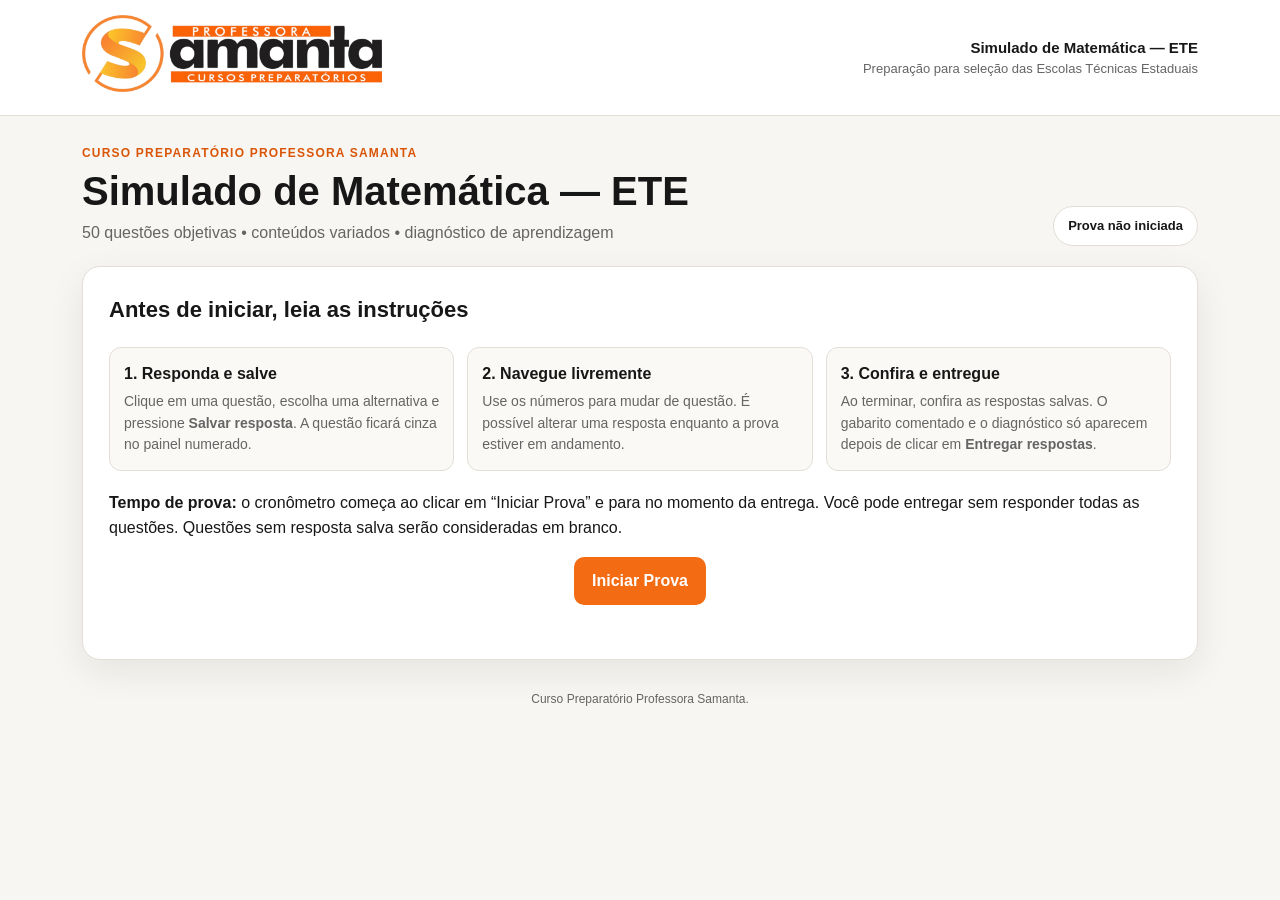
==== index.html @ d590edfe "Add files via upload" ====
<!doctype html>
<html lang="pt-BR"><head><meta charset="utf-8"><meta name="viewport" content="width=device-width, initial-scale=1"><meta name="theme-color" content="#f36b12"><title>Instruções | Simulado de Matemática ETE — Professora Samanta</title><link rel="stylesheet" href="css/styles.css"></head><body>
<header class="topbar"><div class="top-inner"><a href="index.html" aria-label="Página inicial do simulado"><img class="logo" src="assets/logo-professora-samanta.png" alt="Curso Preparatório Professora Samanta"></a><div class="brand-note"><strong>Simulado de Matemática — ETE</strong>Preparação para seleção das Escolas Técnicas Estaduais</div></div></header><main class="wrap"><section class="hero"><div><div class="eyebrow">Curso Preparatório Professora Samanta</div><h1>Simulado de Matemática — ETE</h1><p>50 questões objetivas • conteúdos variados • diagnóstico de aprendizagem</p></div><div class="status-pill" id="examStatus">Prova não iniciada</div></section>
<section class="panel instructions" id="instructions"><h2>Antes de iniciar, leia as instruções</h2>
<div class="instruction-grid">
<div class="instruction-card"><b>1. Responda e salve</b><p>Clique em uma questão, escolha uma alternativa e pressione <strong>Salvar resposta</strong>. A questão ficará cinza no painel numerado.</p></div>
<div class="instruction-card"><b>2. Navegue livremente</b><p>Use os números para mudar de questão. É possível alterar uma resposta enquanto a prova estiver em andamento.</p></div>
<div class="instruction-card"><b>3. Confira e entregue</b><p>Ao terminar, confira as respostas salvas. O gabarito comentado e o diagnóstico só aparecem depois de clicar em <strong>Entregar respostas</strong>.</p></div>
</div>
<p><strong>Tempo de prova:</strong> o cronômetro começa ao clicar em “Iniciar Prova” e para no momento da entrega. Você pode entregar sem responder todas as questões. Questões sem resposta salva serão consideradas em branco.</p>
<div class="start-actions" style="justify-content:center; flex-direction:column; text-align:center;"><button class="btn btn-primary" id="startBtn">Iniciar Prova</button><span class="small-muted" id="startNote"></span></div>
<div class="page-actions"><button class="btn btn-outline hidden" id="resultsBtn">Ver resultado anterior</button><button class="btn btn-outline hidden" id="resetBtn">Reiniciar simulado</button></div>
</section>
<p class="footnote">Curso Preparatório Professora Samanta.</p>
</main><script src="js/shared.js"></script><script src="js/index.js"></script></body></html>
---- css/styles.css ----
:root{--orange:#f36b12;--orange-dark:#d95608;--ink:#171717;--muted:#656565;--bg:#f7f6f2;--paper:#fff;--line:#e3ded7;--soft:#fff1e6;--gray:#e8e8e8;--green:#18834a;--red:#ba3030;--shadow:0 12px 36px rgba(24,20,16,.08)}
*{box-sizing:border-box}body{margin:0;background:var(--bg);color:var(--ink);font-family:Arial,Helvetica,sans-serif;line-height:1.55}button{font:inherit;cursor:pointer}button:focus-visible,input:focus-visible{outline:3px solid #ffb06f;outline-offset:2px}.topbar{background:#fff;border-bottom:1px solid var(--line)}.top-inner{max-width:1160px;margin:auto;padding:15px 22px;display:flex;align-items:center;gap:20px}.logo{width:min(100%,300px);max-height:86px;object-fit:contain;object-position:left center}.brand-note{margin-left:auto;text-align:right;color:var(--muted);font-size:13px}.brand-note strong{display:block;color:var(--ink);font-size:15px}.wrap{max-width:1160px;margin:28px auto;padding:0 22px 60px}.hero{display:flex;gap:20px;align-items:flex-end;justify-content:space-between;margin-bottom:20px}.eyebrow{color:var(--orange-dark);font-weight:800;text-transform:uppercase;letter-spacing:.1em;font-size:12px}.hero h1{font-size:clamp(27px,4vw,40px);line-height:1.1;margin:7px 0}.hero p{margin:8px 0 0;color:var(--muted);max-width:680px}.status-pill{background:#fff;border:1px solid var(--line);padding:9px 14px;border-radius:999px;font-weight:700;font-size:13px;white-space:nowrap}.panel{background:var(--paper);border:1px solid var(--line);border-radius:18px;box-shadow:var(--shadow)}.instructions{padding:26px;margin-bottom:20px}.instructions h2,.panel h2{margin:0 0 8px;font-size:22px}.instruction-grid{display:grid;grid-template-columns:repeat(3,1fr);gap:13px;margin:20px 0}.instruction-card{background:#faf9f6;border:1px solid var(--line);border-radius:12px;padding:14px}.instruction-card b{display:block;margin-bottom:4px}.instruction-card p{color:var(--muted);font-size:14px;margin:0}.btn{border:0;border-radius:10px;padding:12px 18px;font-weight:800;transition:.15s}.btn-primary{background:var(--orange);color:#fff}.btn-primary:hover{background:var(--orange-dark)}.btn-secondary{background:#252525;color:#fff}.btn-outline{background:#fff;border:1px solid var(--line);color:var(--ink)}.btn:disabled{opacity:.45;cursor:not-allowed}.start-actions{display:flex;gap:10px;align-items:center;flex-wrap:wrap}.exam-layout{display:grid;grid-template-columns:minmax(0,1fr) 280px;gap:18px;align-items:start}.question-panel{padding:25px;min-height:550px}.question-head{display:flex;align-items:center;justify-content:space-between;gap:10px;margin-bottom:16px}.q-tag{font-size:12px;font-weight:800;color:#a94b0b;background:var(--soft);padding:6px 10px;border-radius:999px}.q-topic{font-size:13px;color:var(--muted)}.question-panel h2{font-size:21px;line-height:1.4;margin:0 0 17px}.visual-card{background:#fbfaf8;border:1px solid var(--line);padding:15px;border-radius:13px;margin:17px 0}.visual-title{font-size:12px;text-transform:uppercase;color:var(--muted);letter-spacing:.06em;font-weight:800;margin-bottom:10px}.visual-legend{display:flex;gap:14px;flex-wrap:wrap;color:var(--muted);font-size:12px;margin-top:8px}.fraction-bars{height:20px;background:#ece8e2;border-radius:8px;overflow:hidden;display:flex}.fraction-bars span:first-child{background:var(--orange)}.fraction-bars span:nth-child(2){background:#292929}.blocks{display:flex;gap:6px;flex-wrap:wrap}.blocks i{display:block;width:24px;height:24px;border-radius:5px}.blocks .orange{background:var(--orange)}.blocks .dark{background:#292929}.blocks .gold{background:#f4b342}.flow{display:flex;align-items:center;gap:9px;flex-wrap:wrap}.flow b{background:white;border:1px solid var(--line);padding:8px 10px;border-radius:8px}.flow i{font-style:normal;color:var(--orange);font-weight:800}.mini-table{display:grid;grid-template-columns:1fr 1fr;gap:6px}.mini-table div{background:#fff;border:1px solid var(--line);padding:8px;border-radius:7px;font-size:13px}.data-bars{height:94px;display:flex;gap:12px;align-items:flex-end;border-bottom:1px solid var(--line);padding:0 10px}.data-bars span{flex:1;max-width:50px;background:linear-gradient(180deg,#f5a14d,var(--orange));border-radius:6px 6px 0 0;position:relative}.data-bars span i{position:absolute;top:-20px;left:0;right:0;text-align:center;font-size:11px;font-style:normal;color:var(--muted)}.formula-strip{padding:12px;border-radius:9px;background:#fff;border:1px dashed #e7a16b;text-align:center;font-weight:700;color:#69310b;font-size:14px}.options{display:grid;gap:10px;margin:18px 0}.option{display:flex;gap:12px;align-items:flex-start;border:1px solid var(--line);border-radius:11px;padding:13px 14px;background:#fff;text-align:left;width:100%;color:var(--ink)}.option:hover{border-color:#f3a16b;background:#fffaf6}.option.selected{border:2px solid var(--orange);background:#fff6ef;padding:12px 13px}.letter{display:grid;place-items:center;min-width:27px;height:27px;background:#f0eee9;border-radius:50%;font-weight:800;font-size:13px}.selected .letter{background:var(--orange);color:#fff}.option-text{padding-top:2px}.save-row{display:flex;align-items:center;gap:12px;flex-wrap:wrap;border-top:1px solid var(--line);padding-top:17px}.save-note{font-size:13px;color:var(--muted)}.side{padding:18px;position:sticky;top:14px}.timer{background:#202020;color:white;padding:15px;border-radius:12px;display:flex;justify-content:space-between;align-items:center;margin-bottom:16px}.timer small{display:block;color:#cfcfcf;font-size:11px;text-transform:uppercase;letter-spacing:.07em}.timer strong{font-size:24px;font-variant-numeric:tabular-nums}.progress-line{height:8px;border-radius:9px;background:#eee;overflow:hidden;margin:10px 0}.progress-fill{height:100%;width:0;background:var(--orange);transition:width .2s}.progress-label{display:flex;justify-content:space-between;font-size:13px;color:var(--muted)}.nav-grid{display:grid;grid-template-columns:repeat(5,1fr);gap:7px;margin:14px 0}.nav-num{border:1px solid #dcd8d2;background:#fff;border-radius:8px;height:36px;font-size:13px;color:#333}.nav-num.current{border:2px solid var(--orange);color:#b84c08;font-weight:900;background:#fff5ec}.nav-num.answered{background:#dedede;color:#555;border-color:#d0d0d0}.nav-num.flagged{box-shadow:inset 0 -3px #f0a331}.legend{display:flex;gap:10px;flex-wrap:wrap;font-size:11px;color:var(--muted);margin:10px 0}.legend span{display:flex;gap:5px;align-items:center}.dot{width:10px;height:10px;border-radius:3px;background:#fff;border:1px solid #bbb}.dot.gray{background:#dedede}.dot.orange{background:#fff2e8;border:2px solid var(--orange)}.side-actions{display:grid;gap:8px;margin-top:15px}.review{padding:24px;margin:18px 0}.review-list{display:grid;gap:9px;margin-top:15px}.review-item{display:grid;grid-template-columns:45px 1fr auto;gap:10px;align-items:center;padding:10px 12px;border:1px solid var(--line);border-radius:10px}.review-item small{display:block;color:var(--muted)}.review-item strong{font-size:13px}.empty{color:var(--muted);padding:20px;background:#faf9f6;border-radius:10px}.results{display:block}.result-head{padding:25px;margin-bottom:18px}.score-row{display:grid;grid-template-columns:180px 1fr;gap:25px;align-items:center}.donut{width:158px;height:158px;border-radius:50%;display:grid;place-items:center;background:conic-gradient(var(--green) 0deg 0deg,#ddd 0deg 360deg);position:relative;margin:auto}.donut:after{content:"";position:absolute;inset:16px;border-radius:50%;background:#fff}.donut div{z-index:1;text-align:center}.donut strong{font-size:30px;display:block}.donut small{color:var(--muted)}.metric-row{display:flex;gap:10px;flex-wrap:wrap}.metric{background:#faf9f6;border:1px solid var(--line);padding:11px 14px;border-radius:10px;min-width:115px}.metric b{display:block;font-size:21px}.metric span{font-size:12px;color:var(--muted)}.analysis-grid{display:grid;grid-template-columns:1fr 1fr;gap:16px;margin:16px 0}.analysis-card{padding:20px}.topic-bars{display:grid;gap:11px;margin-top:13px}.topic-row{display:grid;grid-template-columns:150px 1fr 38px;gap:8px;align-items:center;font-size:13px}.topic-track{height:10px;background:#eee;border-radius:10px;overflow:hidden}.topic-track span{display:block;height:100%;background:var(--orange);border-radius:10px}.study-plan{padding:22px;margin:16px 0}.study-plan li{margin:8px 0}.answer-review{padding:22px;margin:14px 0}.answer-review.correct{border-left:5px solid var(--green)}.answer-review.incorrect{border-left:5px solid var(--red)}.answer-review h3{margin:0 0 7px;font-size:17px}.answer-meta{display:flex;gap:8px;flex-wrap:wrap;margin-bottom:8px}.answer-meta span{font-size:12px;background:#f2f0ec;padding:4px 8px;border-radius:20px;color:#555}.answer-review p{margin:8px 0}.solution{background:#faf9f6;border-radius:10px;padding:13px;margin-top:10px}.solution b{color:#a94b0b}.solution-nav{display:flex;justify-content:space-between;align-items:center;margin:15px 0}.hidden{display:none!important}.footnote{font-size:12px;color:var(--muted);text-align:center;margin:30px 0 0}.small-muted{font-size:13px;color:var(--muted)}.review-buttons{display:flex;gap:10px;flex-wrap:wrap;margin-top:17px}.summary-table{width:100%;border-collapse:collapse;font-size:13px;margin-top:12px}.summary-table th,.summary-table td{border-bottom:1px solid var(--line);padding:9px;text-align:left}.summary-table th{color:var(--muted);font-size:11px;text-transform:uppercase}
@media(max-width:850px){.exam-layout{grid-template-columns:1fr}.side{position:static;order:-1}.nav-grid{grid-template-columns:repeat(10,1fr)}.question-panel{min-height:0}.instruction-grid{grid-template-columns:1fr}.score-row{grid-template-columns:1fr}.analysis-grid{grid-template-columns:1fr}.hero{display:block}.status-pill{display:inline-block;margin-top:12px}.brand-note{display:none}.logo{width:250px}}
@media(max-width:480px){.wrap{padding:0 12px 40px;margin-top:18px}.top-inner{padding:10px 14px}.logo{width:210px}.instructions,.question-panel{padding:18px}.nav-grid{grid-template-columns:repeat(5,1fr)}.topic-row{grid-template-columns:112px 1fr 32px}.review-item{grid-template-columns:38px 1fr}.review-item .answer-status{grid-column:2}.question-panel h2{font-size:18px}.score-row{gap:12px}}
@media print{.topbar,.side,.start-actions,.review-buttons,.solution-nav{display:none!important}body{background:#fff}.wrap{max-width:none}.panel{box-shadow:none;break-inside:avoid}.results{display:block!important}}

.table-wrap{overflow-x:auto;margin:8px 0}.question-data-table{border-collapse:collapse;width:100%;min-width:260px;background:#fff;font-size:14px}.question-data-table th{background:#fff1e6;color:#7d3908;font-weight:800}.question-data-table th,.question-data-table td{border:1px solid #e5ded6;padding:9px 11px;text-align:left}.question-data-table tbody tr:nth-child(even){background:#faf8f5}.visual-card svg{display:block;margin:auto;max-width:100%}.visual-card .formula-strip{white-space:normal}.source-note{font-size:12px;color:#777;margin-top:5px}

.table-wrap{overflow-x:auto;margin:8px 0}.question-data-table{border-collapse:collapse;width:100%;min-width:260px;background:#fff;font-size:14px}.question-data-table th{background:#fff1e6;color:#7d3908;font-weight:800}.question-data-table th,.question-data-table td{border:1px solid #e5ded6;padding:9px 11px;text-align:left}.question-data-table tbody tr:nth-child(even){background:#faf8f5}.visual-card svg{display:block;margin:auto;max-width:100%}.visual-card .formula-strip{white-space:normal}.source-note{font-size:12px;color:#777;margin-top:5px}


/* Ajustes para a estrutura multipágina */
.page-actions{display:flex;gap:10px;flex-wrap:wrap;align-items:center;margin-top:18px}.page-link{color:var(--orange-dark);font-weight:800;text-decoration:none}.page-link:hover{text-decoration:underline}.no-attempt{padding:24px}.top-inner .brand-note{display:block}.top-inner .logo{width:min(100%,300px)}.hero .status-pill{display:inline-block}.question-panel .source-note{margin-top:12px}




/* Elementos visuais dentro do fluxo da questão: sem sobreposição com o enunciado. */
.question-panel{min-width:0;overflow:hidden}
.question-head{justify-content:flex-start}
.question-panel h2{display:block;position:relative;clear:both;max-width:100%;margin:0 0 18px;overflow-wrap:anywhere}
.question-visual{display:block;position:relative;clear:both;width:100%;max-width:100%;min-width:0;overflow:visible;margin:0 0 18px}
.question-visual>*{display:block;position:relative;clear:both;max-width:100%}
.visual-card{display:block;position:relative;clear:both;width:100%;max-width:100%;margin:18px 0;padding:14px;overflow:hidden}
.visual-card .visual-card{border:0;padding:0;margin:0;background:transparent;box-shadow:none;border-radius:0}
.visual-card svg{display:block;position:relative;width:100%;height:auto;max-width:100%;max-height:none;margin:0 auto;overflow:visible}
.visual-card-large{padding:12px 10px}
.visual-card-large svg{width:100%;height:auto;max-height:none}
.table-wrap{display:block;position:relative;clear:both;width:100%;max-width:100%;overflow-x:auto;overscroll-behavior-x:contain}
.question-data-table{width:100%;max-width:100%}
.flow{display:flex;align-items:center;gap:9px;flex-wrap:wrap;max-width:100%}
.topic-row{display:grid;grid-template-columns:minmax(150px,220px) minmax(70px,1fr) minmax(170px,max-content);gap:10px;align-items:center;font-size:13px}
.topic-stat{font-size:12px;font-weight:600;line-height:1.35;white-space:normal;text-align:right;color:var(--muted);max-width:230px}
@media(max-width:600px){
 .visual-card{padding:10px;margin:14px 0}
 .visual-card-large{padding:8px 4px}
 .visual-card svg{max-width:100%}
 .question-visual{overflow-x:hidden}
 .topic-row{grid-template-columns:minmax(105px,1fr) minmax(75px,1.2fr);gap:6px 9px}
 .topic-stat{grid-column:1/-1;text-align:left;max-width:none;margin-top:-4px}
}

/* Não reserva espaço quando a questão não contém imagem ou tabela. */
.question-visual:empty{display:none}
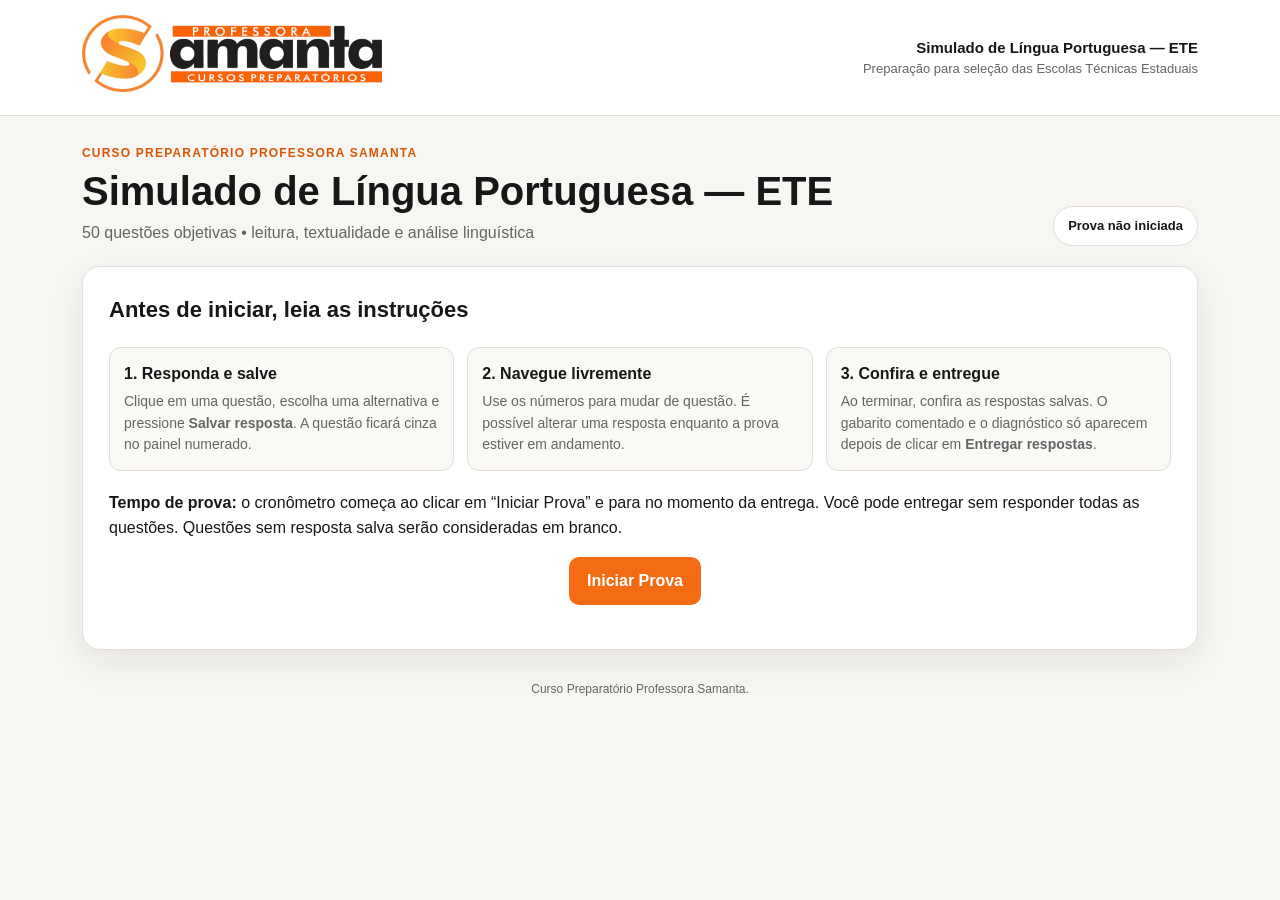
==== commit 4d2f22f7: "Add files via upload" ====
--- a/index.html
+++ b/index.html
@@ -1,6 +1,6 @@
 <!doctype html>
-<html lang="pt-BR"><head><meta charset="utf-8"><meta name="viewport" content="width=device-width, initial-scale=1"><meta name="theme-color" content="#f36b12"><title>Instruções | Simulado de Matemática ETE — Professora Samanta</title><link rel="stylesheet" href="css/styles.css"></head><body>
-<header class="topbar"><div class="top-inner"><a href="index.html" aria-label="Página inicial do simulado"><img class="logo" src="assets/logo-professora-samanta.png" alt="Curso Preparatório Professora Samanta"></a><div class="brand-note"><strong>Simulado de Matemática — ETE</strong>Preparação para seleção das Escolas Técnicas Estaduais</div></div></header><main class="wrap"><section class="hero"><div><div class="eyebrow">Curso Preparatório Professora Samanta</div><h1>Simulado de Matemática — ETE</h1><p>50 questões objetivas • conteúdos variados • diagnóstico de aprendizagem</p></div><div class="status-pill" id="examStatus">Prova não iniciada</div></section>
+<html lang="pt-BR"><head><meta charset="utf-8"><meta name="viewport" content="width=device-width, initial-scale=1"><meta name="theme-color" content="#f36b12"><title>Instruções | Simulado de Língua Portuguesa ETE — Professora Samanta</title><link rel="stylesheet" href="css/styles.css"></head><body>
+<header class="topbar"><div class="top-inner"><a href="index.html" aria-label="Página inicial do simulado"><img class="logo" src="assets/logo-professora-samanta.png" alt="Curso Preparatório Professora Samanta"></a><div class="brand-note"><strong>Simulado de Língua Portuguesa — ETE</strong>Preparação para seleção das Escolas Técnicas Estaduais</div></div></header><main class="wrap"><section class="hero"><div><div class="eyebrow">Curso Preparatório Professora Samanta</div><h1>Simulado de Língua Portuguesa — ETE</h1><p>50 questões objetivas • leitura, textualidade e análise linguística</p></div><div class="status-pill" id="examStatus">Prova não iniciada</div></section>
 <section class="panel instructions" id="instructions"><h2>Antes de iniciar, leia as instruções</h2>
 <div class="instruction-grid">
 <div class="instruction-card"><b>1. Responda e salve</b><p>Clique em uma questão, escolha uma alternativa e pressione <strong>Salvar resposta</strong>. A questão ficará cinza no painel numerado.</p></div>
@@ -8,7 +8,7 @@
 <div class="instruction-card"><b>3. Confira e entregue</b><p>Ao terminar, confira as respostas salvas. O gabarito comentado e o diagnóstico só aparecem depois de clicar em <strong>Entregar respostas</strong>.</p></div>
 </div>
 <p><strong>Tempo de prova:</strong> o cronômetro começa ao clicar em “Iniciar Prova” e para no momento da entrega. Você pode entregar sem responder todas as questões. Questões sem resposta salva serão consideradas em branco.</p>
-<div class="start-actions" style="justify-content:center; flex-direction:column; text-align:center;"><button class="btn btn-primary" id="startBtn">Iniciar Prova</button><span class="small-muted" id="startNote"></span></div>
+<div class="start-actions" style="justify-content:center;"><button class="btn btn-primary" id="startBtn">Iniciar Prova</button><span class="small-muted" id="startNote"></span></div>
 <div class="page-actions"><button class="btn btn-outline hidden" id="resultsBtn">Ver resultado anterior</button><button class="btn btn-outline hidden" id="resetBtn">Reiniciar simulado</button></div>
 </section>
 <p class="footnote">Curso Preparatório Professora Samanta.</p>
--- a/css/styles.css
+++ b/css/styles.css
@@ -43,3 +43,14 @@
 
 /* Não reserva espaço quando a questão não contém imagem ou tabela. */
 .question-visual:empty{display:none}
+
+/* Gráfico de dados em HTML para leitura acessível */
+.bar-chart{display:flex;align-items:flex-end;gap:22px;height:170px;padding:14px 18px 4px;border-bottom:1px solid #dedad3;max-width:460px}
+.bar-item{display:flex;flex-direction:column;align-items:center;justify-content:flex-end;gap:6px;min-width:64px;height:100%;font-weight:700;color:#242424}
+.bar-item span{display:block;width:42px;min-height:10px;border-radius:8px 8px 0 0;background:linear-gradient(180deg,#f9a34d,#f36b12)}
+.bar-item small{font-weight:500;color:#626262}
+
+/* Estímulos verbo-visuais: imagens didáticas integradas ao enunciado */
+.question-media{display:flex;justify-content:center;align-items:center;width:100%;max-width:100%;margin:16px auto 20px;padding:12px;background:#fbfaf8;border:1px solid var(--line);border-radius:13px;clear:both}
+.question-media img{display:block;width:auto;max-width:100%;max-height:500px;height:auto;object-fit:contain;object-position:center;margin:0 auto;border-radius:4px}
+@media(max-width:640px){.question-media{padding:8px;margin:12px auto 16px}.question-media img{max-height:420px}}
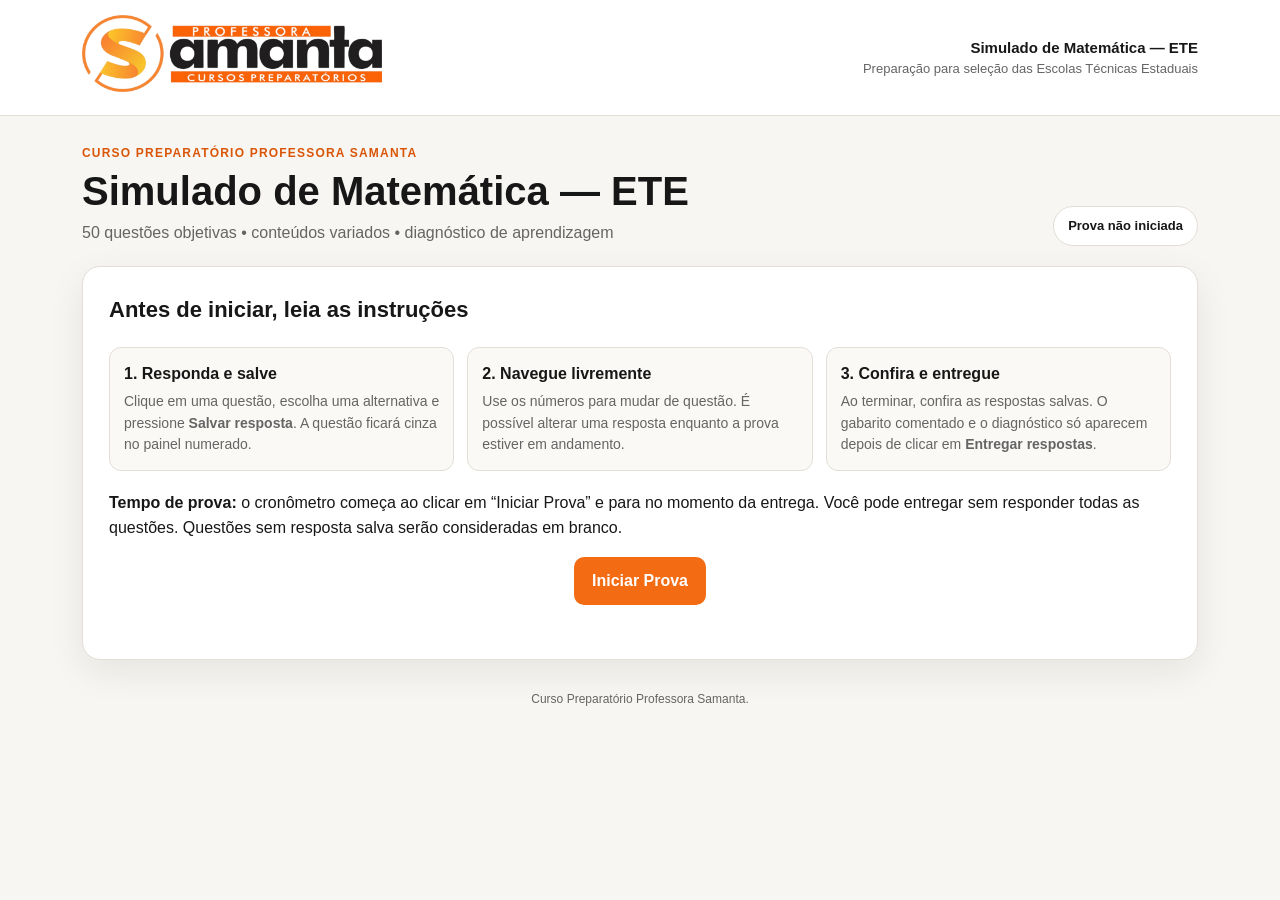
==== commit 40e86bd7: "Add files via upload" ====
--- a/index.html
+++ b/index.html
@@ -1,6 +1,6 @@
 <!doctype html>
-<html lang="pt-BR"><head><meta charset="utf-8"><meta name="viewport" content="width=device-width, initial-scale=1"><meta name="theme-color" content="#f36b12"><title>Instruções | Simulado de Língua Portuguesa ETE — Professora Samanta</title><link rel="stylesheet" href="css/styles.css"></head><body>
-<header class="topbar"><div class="top-inner"><a href="index.html" aria-label="Página inicial do simulado"><img class="logo" src="assets/logo-professora-samanta.png" alt="Curso Preparatório Professora Samanta"></a><div class="brand-note"><strong>Simulado de Língua Portuguesa — ETE</strong>Preparação para seleção das Escolas Técnicas Estaduais</div></div></header><main class="wrap"><section class="hero"><div><div class="eyebrow">Curso Preparatório Professora Samanta</div><h1>Simulado de Língua Portuguesa — ETE</h1><p>50 questões objetivas • leitura, textualidade e análise linguística</p></div><div class="status-pill" id="examStatus">Prova não iniciada</div></section>
+<html lang="pt-BR"><head><meta charset="utf-8"><meta name="viewport" content="width=device-width, initial-scale=1"><meta name="theme-color" content="#f36b12"><title>Instruções | Simulado de Matemática ETE — Professora Samanta</title><link rel="stylesheet" href="css/styles.css"></head><body>
+<header class="topbar"><div class="top-inner"><a href="index.html" aria-label="Página inicial do simulado"><img class="logo" src="assets/logo-professora-samanta.png" alt="Curso Preparatório Professora Samanta"></a><div class="brand-note"><strong>Simulado de Matemática — ETE</strong>Preparação para seleção das Escolas Técnicas Estaduais</div></div></header><main class="wrap"><section class="hero"><div><div class="eyebrow">Curso Preparatório Professora Samanta</div><h1>Simulado de Matemática — ETE</h1><p>50 questões objetivas • conteúdos variados • diagnóstico de aprendizagem</p></div><div class="status-pill" id="examStatus">Prova não iniciada</div></section>
 <section class="panel instructions" id="instructions"><h2>Antes de iniciar, leia as instruções</h2>
 <div class="instruction-grid">
 <div class="instruction-card"><b>1. Responda e salve</b><p>Clique em uma questão, escolha uma alternativa e pressione <strong>Salvar resposta</strong>. A questão ficará cinza no painel numerado.</p></div>
@@ -8,7 +8,7 @@
 <div class="instruction-card"><b>3. Confira e entregue</b><p>Ao terminar, confira as respostas salvas. O gabarito comentado e o diagnóstico só aparecem depois de clicar em <strong>Entregar respostas</strong>.</p></div>
 </div>
 <p><strong>Tempo de prova:</strong> o cronômetro começa ao clicar em “Iniciar Prova” e para no momento da entrega. Você pode entregar sem responder todas as questões. Questões sem resposta salva serão consideradas em branco.</p>
-<div class="start-actions" style="justify-content:center;"><button class="btn btn-primary" id="startBtn">Iniciar Prova</button><span class="small-muted" id="startNote"></span></div>
+<div class="start-actions" style="justify-content:center; flex-direction:column; text-align:center;"><button class="btn btn-primary" id="startBtn">Iniciar Prova</button><span class="small-muted" id="startNote"></span></div>
 <div class="page-actions"><button class="btn btn-outline hidden" id="resultsBtn">Ver resultado anterior</button><button class="btn btn-outline hidden" id="resetBtn">Reiniciar simulado</button></div>
 </section>
 <p class="footnote">Curso Preparatório Professora Samanta.</p>
--- a/css/styles.css
+++ b/css/styles.css
@@ -43,14 +43,3 @@
 
 /* Não reserva espaço quando a questão não contém imagem ou tabela. */
 .question-visual:empty{display:none}
-
-/* Gráfico de dados em HTML para leitura acessível */
-.bar-chart{display:flex;align-items:flex-end;gap:22px;height:170px;padding:14px 18px 4px;border-bottom:1px solid #dedad3;max-width:460px}
-.bar-item{display:flex;flex-direction:column;align-items:center;justify-content:flex-end;gap:6px;min-width:64px;height:100%;font-weight:700;color:#242424}
-.bar-item span{display:block;width:42px;min-height:10px;border-radius:8px 8px 0 0;background:linear-gradient(180deg,#f9a34d,#f36b12)}
-.bar-item small{font-weight:500;color:#626262}
-
-/* Estímulos verbo-visuais: imagens didáticas integradas ao enunciado */
-.question-media{display:flex;justify-content:center;align-items:center;width:100%;max-width:100%;margin:16px auto 20px;padding:12px;background:#fbfaf8;border:1px solid var(--line);border-radius:13px;clear:both}
-.question-media img{display:block;width:auto;max-width:100%;max-height:500px;height:auto;object-fit:contain;object-position:center;margin:0 auto;border-radius:4px}
-@media(max-width:640px){.question-media{padding:8px;margin:12px auto 16px}.question-media img{max-height:420px}}
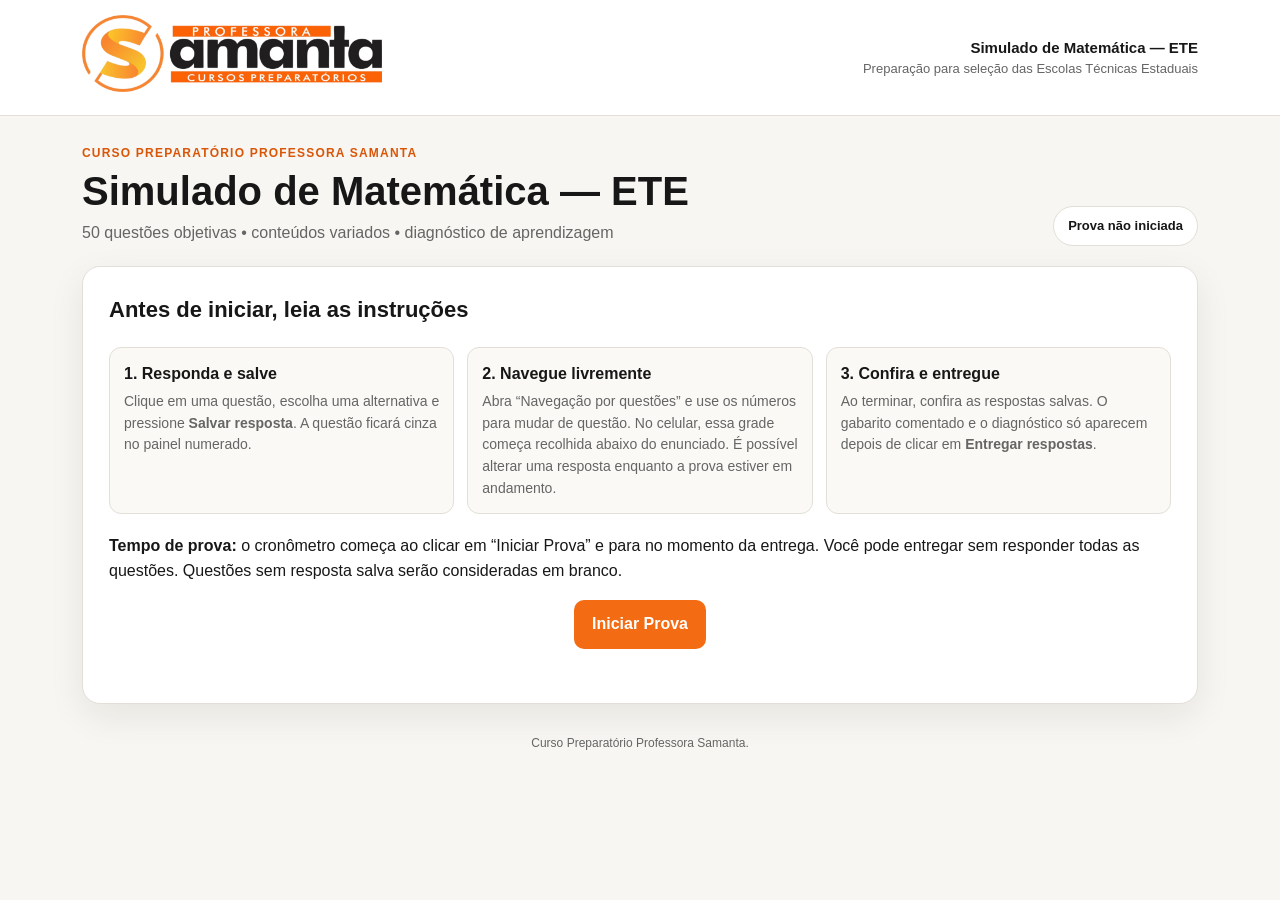
==== commit 17d0136e: "Add files via upload" ====
--- a/index.html
+++ b/index.html
@@ -4,7 +4,7 @@
 <section class="panel instructions" id="instructions"><h2>Antes de iniciar, leia as instruções</h2>
 <div class="instruction-grid">
 <div class="instruction-card"><b>1. Responda e salve</b><p>Clique em uma questão, escolha uma alternativa e pressione <strong>Salvar resposta</strong>. A questão ficará cinza no painel numerado.</p></div>
-<div class="instruction-card"><b>2. Navegue livremente</b><p>Use os números para mudar de questão. É possível alterar uma resposta enquanto a prova estiver em andamento.</p></div>
+<div class="instruction-card"><b>2. Navegue livremente</b><p>Abra “Navegação por questões” e use os números para mudar de questão. No celular, essa grade começa recolhida abaixo do enunciado. É possível alterar uma resposta enquanto a prova estiver em andamento.</p></div>
 <div class="instruction-card"><b>3. Confira e entregue</b><p>Ao terminar, confira as respostas salvas. O gabarito comentado e o diagnóstico só aparecem depois de clicar em <strong>Entregar respostas</strong>.</p></div>
 </div>
 <p><strong>Tempo de prova:</strong> o cronômetro começa ao clicar em “Iniciar Prova” e para no momento da entrega. Você pode entregar sem responder todas as questões. Questões sem resposta salva serão consideradas em branco.</p>
--- a/css/styles.css
+++ b/css/styles.css
@@ -25,6 +25,7 @@
 .visual-card{display:block;position:relative;clear:both;width:100%;max-width:100%;margin:18px 0;padding:14px;overflow:hidden}
 .visual-card .visual-card{border:0;padding:0;margin:0;background:transparent;box-shadow:none;border-radius:0}
 .visual-card svg{display:block;position:relative;width:100%;height:auto;max-width:100%;max-height:none;margin:0 auto;overflow:visible}
+.visual-card img{display:block;width:min(100%,280px);height:auto;max-width:100%;margin:0 auto}
 .visual-card-large{padding:12px 10px}
 .visual-card-large svg{width:100%;height:auto;max-height:none}
 .table-wrap{display:block;position:relative;clear:both;width:100%;max-width:100%;overflow-x:auto;overscroll-behavior-x:contain}
@@ -43,3 +44,58 @@
 
 /* Não reserva espaço quando a questão não contém imagem ou tabela. */
 .question-visual:empty{display:none}
+
+
+/* Acessibilidade e navegação reorganizada do simulado */
+.exam-main{display:grid;gap:18px;min-width:0}
+.exam-tools{background:var(--paper);border:1px solid var(--line);border-radius:16px;padding:14px 18px;box-shadow:var(--shadow);min-width:0}
+.exam-tools .timer{margin-bottom:12px}
+.exam-tools .progress-line{margin-bottom:0}
+.question-prompt:focus{outline:none}
+.question-panel h2:focus:not(:focus-visible){outline:none}
+.question-panel h2:focus-visible{outline:3px solid #ffb06f;outline-offset:5px;border-radius:3px}
+.options{border:0;min-inline-size:0;padding:0;margin:18px 0;}
+.options legend{padding:0}
+.sr-only{position:absolute!important;width:1px!important;height:1px!important;padding:0!important;margin:-1px!important;overflow:hidden!important;clip:rect(0,0,0,0)!important;white-space:nowrap!important;border:0!important}
+.option{display:flex;align-items:flex-start;gap:11px;cursor:pointer;}
+.option-radio{appearance:auto;flex:0 0 auto;width:19px;height:19px;margin:4px 1px 0 0;accent-color:var(--orange);cursor:pointer}
+.option:focus-within{outline:3px solid #ffb06f;outline-offset:3px}
+.option-text{flex:1;min-width:0;overflow-wrap:anywhere}
+.navigation-tools{min-width:0}
+.navigation-details{border:1px solid var(--line);border-radius:11px;background:#fff;padding:11px 12px}
+.navigation-details summary{cursor:pointer;display:flex;justify-content:space-between;align-items:center;gap:10px;font-weight:800;list-style-position:inside}
+.navigation-details summary:focus-visible{outline:3px solid #ffb06f;outline-offset:4px;border-radius:4px}
+.navigation-count{font-size:12px;color:var(--muted);font-weight:600;white-space:nowrap}
+.navigation-details[open] summary{margin-bottom:9px}
+.navigation-details .nav-grid{margin:0}
+.side .legend{margin:12px 2px}
+.side-note{margin:12px 2px 0}
+.review-list{list-style:none;padding:0;margin:15px 0 0}
+.review-list li{margin:0;padding:0;list-style:none}
+.review-item{appearance:none;display:grid;grid-template-columns:45px minmax(0,1fr) auto;gap:10px;align-items:center;padding:10px 12px;border:1px solid var(--line);border-radius:10px;width:100%;background:#fff;color:var(--ink);font:inherit;text-align:left;cursor:pointer}
+.review-item:hover{border-color:#f3a16b;background:#fffaf6}
+.review-item:focus-visible{outline:3px solid #ffb06f;outline-offset:2px}
+.review-main{display:block;min-width:0}
+.review-item small{display:block;color:var(--muted);overflow-wrap:anywhere}
+.review-summary{margin:12px 0 0}
+@media(max-width:850px){
+ .exam-layout{grid-template-columns:minmax(0,1fr);gap:14px}
+ .exam-main{order:0;gap:13px}
+ .exam-tools{padding:11px 13px;border-radius:13px;box-shadow:none}
+ .question-panel{order:1}
+ .side{order:2;position:static;padding:12px;border-radius:13px}
+ .navigation-details{padding:12px}
+ .nav-grid{grid-template-columns:repeat(10,minmax(0,1fr))}
+ .side-actions{grid-template-columns:1fr 1fr}
+ .side-note{margin-bottom:2px}
+}
+@media(max-width:480px){
+ .nav-grid{grid-template-columns:repeat(5,minmax(0,1fr));gap:7px}
+ .side-actions{grid-template-columns:1fr}
+ .review-item{grid-template-columns:38px minmax(0,1fr)}
+ .review-item .answer-status{grid-column:2}
+ .option{gap:9px;padding:12px 11px}
+ .option.selected{padding:11px 10px}
+ .option-radio{width:18px;height:18px}
+ .exam-tools .timer strong{font-size:22px}
+}
